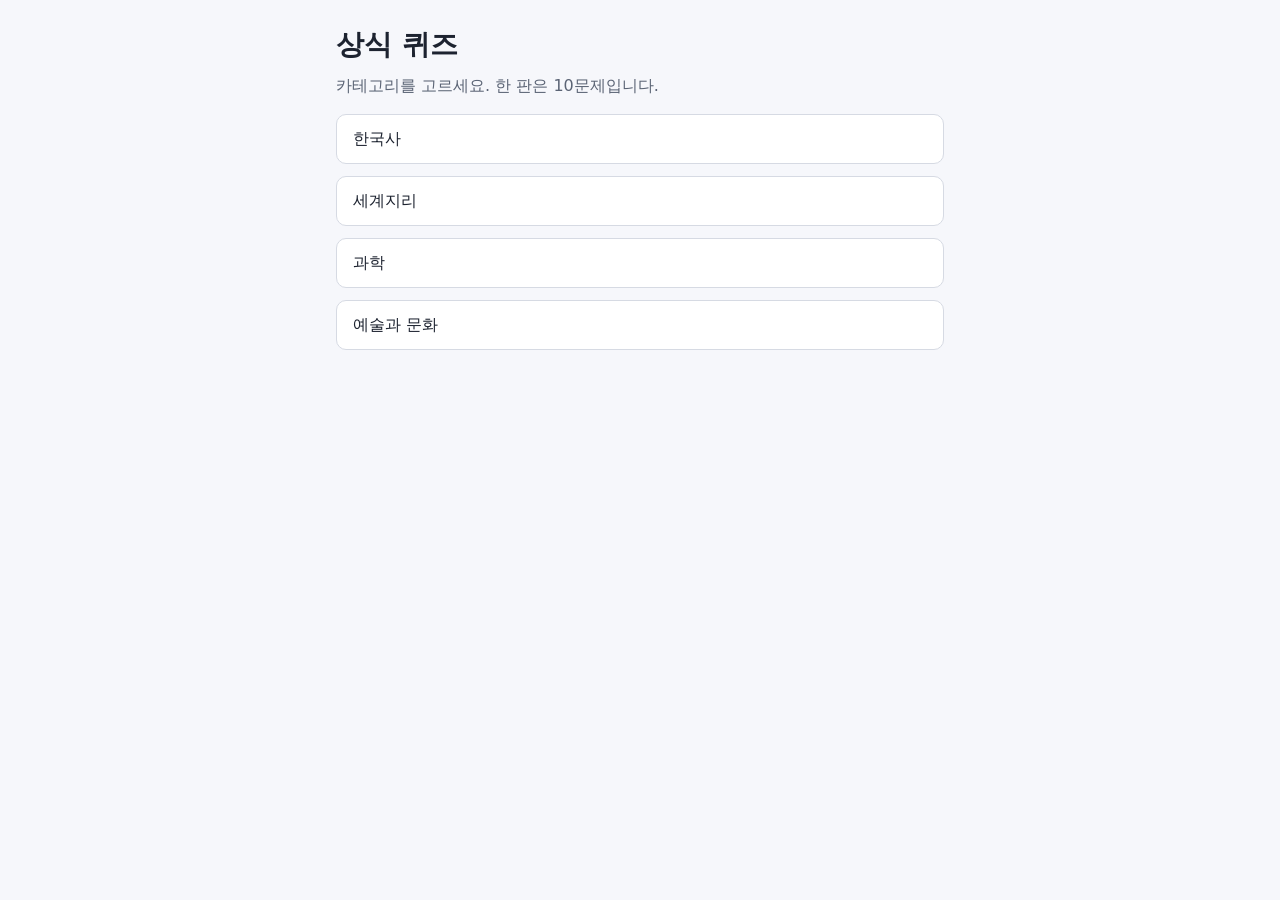
==== index.html @ d1c72857 "feat: 힌트 모드 Co-Authored-By: Claude Opus 5 <noreply@anthropic.com>" ====
<!DOCTYPE html>
<html lang="ko">
<head>
  <meta charset="utf-8">
  <meta name="viewport" content="width=device-width, initial-scale=1">
  <title>상식 퀴즈</title>
  <link rel="stylesheet" href="style.css">
</head>
<body>
  <main class="app">
    <section id="screen-start" class="screen">
      <h1>상식 퀴즈</h1>
      <p class="lead">카테고리를 고르세요. 한 판은 10문제입니다.</p>
      <p id="data-error" class="notice notice-error" hidden>문항 데이터 오류</p>
      <div id="category-buttons" class="button-list"></div>
    </section>

    <section id="screen-mode" class="screen" hidden>
      <h2 id="mode-title"></h2>
      <div class="button-list">
        <button type="button" class="mode-button" data-mode="practice">
          <strong>연습</strong>
          <span>시간 제한과 힌트 없음, 맞히면 1점</span>
          <span class="mode-note">순위표에 기록되지 않음</span>
        </button>
        <button type="button" class="mode-button" data-mode="speed">
          <strong>스피드</strong>
          <span>문항마다 15초, 시간이 지나면 오답</span>
        </button>
        <button type="button" class="mode-button" data-mode="hint">
          <strong>힌트</strong>
          <span>문항마다 힌트 1번, 힌트를 쓰고 맞히면 0.5점</span>
        </button>
      </div>
      <button id="mode-back-button" type="button">뒤로</button>
    </section>

    <section id="screen-question" class="screen" hidden>
      <header class="status-bar">
        <span id="status-label"></span>
        <span id="status-progress"></span>
        <span id="status-score"></span>
        <span id="status-timer" class="timer" hidden></span>
      </header>
      <h2 id="question-text" class="question-text"></h2>
      <div id="choice-buttons" class="button-list"></div>
      <button id="hint-button" type="button" class="hint-button" hidden>힌트 (오답 2개 지우기)</button>
      <div id="feedback" class="feedback" aria-live="polite" hidden>
        <p id="feedback-verdict" class="verdict"></p>
        <p id="feedback-explanation"></p>
        <p class="source">출처: <a id="feedback-source" target="_blank" rel="noopener noreferrer"></a></p>
        <button id="next-button" type="button" class="primary">다음</button>
      </div>
    </section>

    <section id="screen-result" class="screen" hidden>
      <h2 id="result-title">결과</h2>
      <p id="result-score" class="result-score"></p>
      <p id="result-practice-note" class="notice">순위표에 기록되지 않음</p>
      <ol id="result-list" class="result-list"></ol>
      <div class="button-row">
        <button id="again-button" type="button" class="primary">같은 모드 다시</button>
        <button id="home-button" type="button">처음으로</button>
      </div>
    </section>
  </main>
  <script src="questions.js"></script>
  <script src="script.js"></script>
</body>
</html>
---- style.css ----
:root {
  --bg: #f6f7fb;
  --surface: #ffffff;
  --text: #1d2330;
  --muted: #5b6475;
  --border: #d6dae3;
  --primary: #2f5bea;
  --primary-text: #ffffff;
  --correct: #1f7a3f;
  --correct-bg: #e5f5ea;
  --wrong: #b3261e;
  --wrong-bg: #fbe7e5;
  --notice-bg: #fff6d9;
}

* { box-sizing: border-box; }

[hidden] { display: none !important; }

body {
  margin: 0;
  background: var(--bg);
  color: var(--text);
  font-family: system-ui, -apple-system, "Segoe UI", "Malgun Gothic", "Apple SD Gothic Neo", sans-serif;
  line-height: 1.5;
}

.app { max-width: 640px; margin: 0 auto; padding: 24px 16px 48px; }

h1 { font-size: 1.75rem; margin: 0 0 8px; }
h2 { font-size: 1.25rem; margin: 0 0 16px; }
.lead { color: var(--muted); margin: 0 0 16px; }

.button-list { display: flex; flex-direction: column; gap: 12px; margin: 16px 0; }

button {
  font: inherit;
  min-height: 48px;
  padding: 12px 16px;
  border: 1px solid var(--border);
  border-radius: 10px;
  background: var(--surface);
  color: var(--text);
  text-align: left;
  cursor: pointer;
}
button:hover:not(:disabled) { border-color: var(--primary); }
button:disabled { cursor: default; }
button:focus-visible { outline: 3px solid var(--primary); outline-offset: 2px; }
button.primary { background: var(--primary); border-color: var(--primary); color: var(--primary-text); text-align: center; }

.notice { background: var(--notice-bg); border-radius: 8px; padding: 8px 12px; margin: 12px 0; font-size: 0.95rem; }
.notice-error { background: var(--wrong-bg); color: var(--wrong); }

.status-bar {
  display: flex;
  flex-wrap: wrap;
  gap: 8px 16px;
  justify-content: space-between;
  color: var(--muted);
  font-size: 0.95rem;
  margin-bottom: 16px;
}

.question-text { font-size: 1.2rem; overflow-wrap: anywhere; }

.choice { overflow-wrap: anywhere; }
.choice.correct { background: var(--correct-bg); border-color: var(--correct); color: var(--correct); }
.choice.wrong { background: var(--wrong-bg); border-color: var(--wrong); color: var(--wrong); }
.choice:disabled:not(.correct):not(.wrong) { opacity: 0.6; }
.mark { margin-left: 8px; font-weight: 700; }

.feedback { background: var(--surface); border: 1px solid var(--border); border-radius: 10px; padding: 16px; }
.feedback p { margin: 0 0 8px; }
.feedback button { width: 100%; margin-top: 8px; }
.verdict { font-weight: 700; font-size: 1.1rem; }
.verdict-correct { color: var(--correct); }
.verdict-wrong { color: var(--wrong); }
.source { font-size: 0.9rem; color: var(--muted); }
.source a { color: var(--primary); overflow-wrap: anywhere; }

.result-score { font-size: 2rem; font-weight: 700; margin: 0; }
.result-list { padding-left: 20px; }
.result-list li { margin-bottom: 12px; }
.result-list p { margin: 0; overflow-wrap: anywhere; }
.result-detail { font-size: 0.9rem; }
.result-correct .result-detail { color: var(--correct); }
.result-wrong .result-detail { color: var(--wrong); }

.button-row { display: flex; flex-wrap: wrap; gap: 12px; }
.button-row button { flex: 1 1 140px; text-align: center; }

.mode-button { display: flex; flex-direction: column; gap: 2px; }
.mode-button span { color: var(--muted); font-size: 0.9rem; }
.mode-button .mode-note { color: var(--text); background: var(--notice-bg); border-radius: 6px; padding: 2px 8px; align-self: flex-start; }

.timer { font-weight: 700; color: var(--text); }
.timer.urgent { color: var(--wrong); }

.hint-button { width: 100%; text-align: center; margin-bottom: 16px; }
.choice.removed { opacity: 0.35; text-decoration: line-through; }
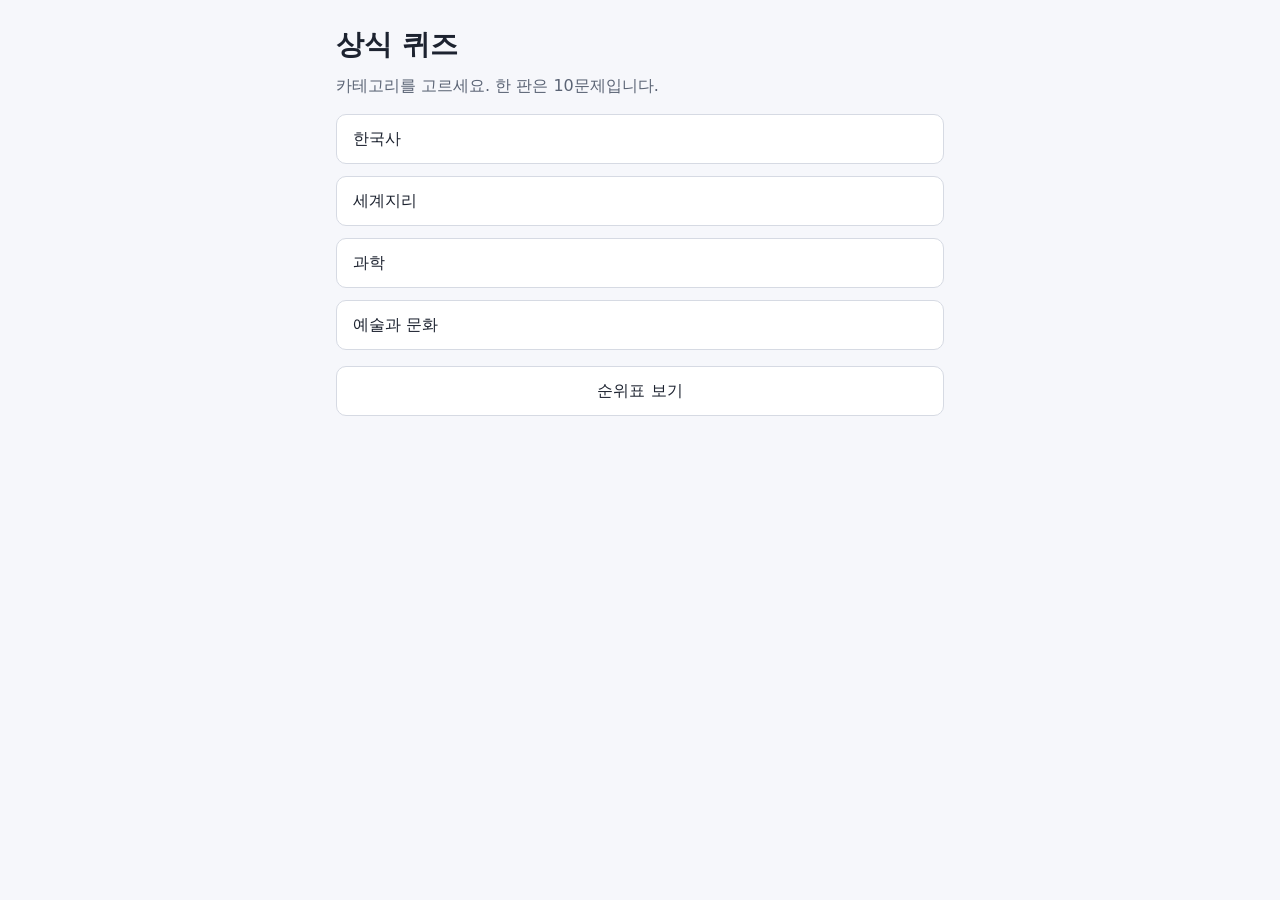
==== commit b1845bd6: "feat: 기록 저장과 순위표 화면 Co-Authored-By: Claude Opus 5 <noreply@anthropic.com>" ====
--- a/index.html
+++ b/index.html
@@ -13,6 +13,7 @@
       <p class="lead">카테고리를 고르세요. 한 판은 10문제입니다.</p>
       <p id="data-error" class="notice notice-error" hidden>문항 데이터 오류</p>
       <div id="category-buttons" class="button-list"></div>
+      <button id="leaderboard-button" type="button">순위표 보기</button>
     </section>
 
     <section id="screen-mode" class="screen" hidden>
@@ -57,11 +58,27 @@
       <h2 id="result-title">결과</h2>
       <p id="result-score" class="result-score"></p>
       <p id="result-practice-note" class="notice">순위표에 기록되지 않음</p>
+      <form id="record-form" class="record-form" hidden>
+        <label for="record-name">이름 (1~10자)</label>
+        <div class="record-row">
+          <input id="record-name" type="text" maxlength="10" autocomplete="nickname">
+          <button id="save-button" type="submit" class="primary" disabled>기록 저장</button>
+        </div>
+        <p id="record-error" class="notice notice-error" hidden>기록을 저장할 수 없음</p>
+      </form>
       <ol id="result-list" class="result-list"></ol>
       <div class="button-row">
+        <button id="retry-button" type="button" class="primary" hidden>틀린 문제 다시 풀기</button>
         <button id="again-button" type="button" class="primary">같은 모드 다시</button>
         <button id="home-button" type="button">처음으로</button>
       </div>
+    </section>
+
+    <section id="screen-leaderboard" class="screen" hidden>
+      <h2>순위표</h2>
+      <p id="leaderboard-error" class="notice notice-error" hidden>기록을 저장할 수 없음</p>
+      <div id="leaderboard-tables"></div>
+      <button id="leaderboard-home-button" type="button">처음으로</button>
     </section>
   </main>
   <script src="questions.js"></script>
--- a/style.css
+++ b/style.css
@@ -99,3 +99,28 @@
 
 .hint-button { width: 100%; text-align: center; margin-bottom: 16px; }
 .choice.removed { opacity: 0.35; text-decoration: line-through; }
+
+.result-score.result-score-retry { font-size: 1.1rem; }
+
+#leaderboard-button { width: 100%; text-align: center; }
+
+.record-form { margin: 16px 0; }
+.record-form label { display: block; margin-bottom: 8px; }
+.record-row { display: flex; gap: 8px; }
+.record-row input {
+  flex: 1;
+  min-width: 0;
+  font: inherit;
+  min-height: 48px;
+  padding: 8px 12px;
+  border: 1px solid var(--border);
+  border-radius: 10px;
+}
+.record-row button { flex: 0 0 auto; }
+
+.board { margin-bottom: 20px; }
+.board h3 { font-size: 1rem; margin: 0 0 8px; }
+.board table { width: 100%; border-collapse: collapse; background: var(--surface); }
+.board th, .board td { border-bottom: 1px solid var(--border); padding: 8px; text-align: left; font-size: 0.95rem; }
+.board td:nth-child(2) { overflow-wrap: anywhere; }
+.board-empty { color: var(--muted); margin: 0; }
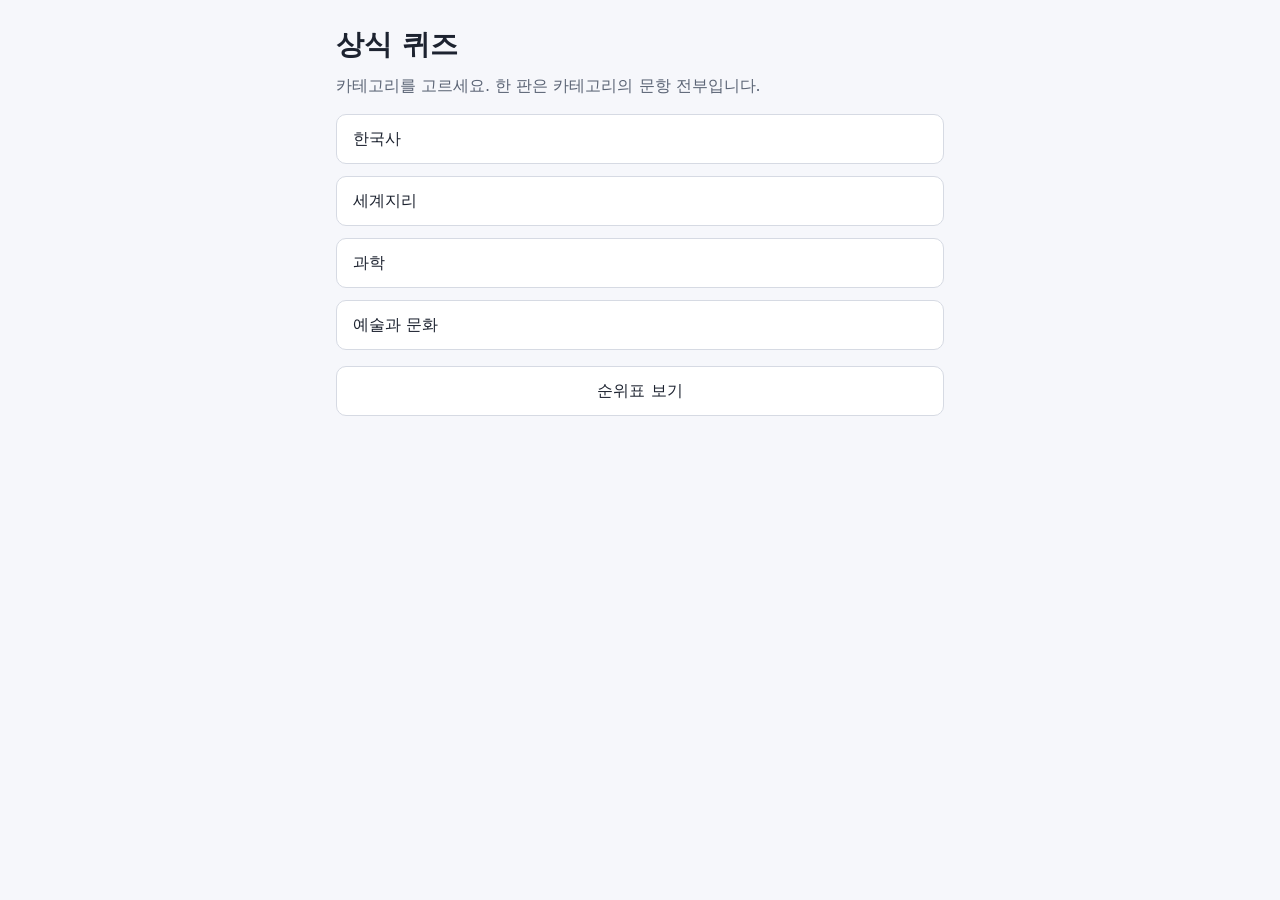
==== commit 5f4bf9fb: "refactor: 카테고리마다 문항 수가 같은지로 검사 규칙 변경 문항을 더 넣을 수 있게, validateQuestions가 카테고리별 10개 고정 대신 카테고리마다 문항 수가 " ====
--- a/index.html
+++ b/index.html
@@ -4,13 +4,14 @@
   <meta charset="utf-8">
   <meta name="viewport" content="width=device-width, initial-scale=1">
   <title>상식 퀴즈</title>
+  <link rel="icon" type="image/svg+xml" href="data:image/svg+xml,%3Csvg xmlns='http://www.w3.org/2000/svg' viewBox='0 0 32 32'%3E%3Crect width='32' height='32' rx='7' fill='%232f5bea'/%3E%3Cpath d='M11.5 12.5a4.5 4.5 0 1 1 6.2 4.2c-1.1.5-1.7 1.4-1.7 2.5v.8' fill='none' stroke='%23ffffff' stroke-width='3.2' stroke-linecap='round'/%3E%3Ccircle cx='16' cy='24' r='2.2' fill='%23ffffff'/%3E%3C/svg%3E">
   <link rel="stylesheet" href="style.css">
 </head>
 <body>
   <main class="app">
     <section id="screen-start" class="screen">
       <h1>상식 퀴즈</h1>
-      <p class="lead">카테고리를 고르세요. 한 판은 10문제입니다.</p>
+      <p class="lead">카테고리를 고르세요. 한 판은 카테고리의 문항 전부입니다.</p>
       <p id="data-error" class="notice notice-error" hidden>문항 데이터 오류</p>
       <div id="category-buttons" class="button-list"></div>
       <button id="leaderboard-button" type="button">순위표 보기</button>
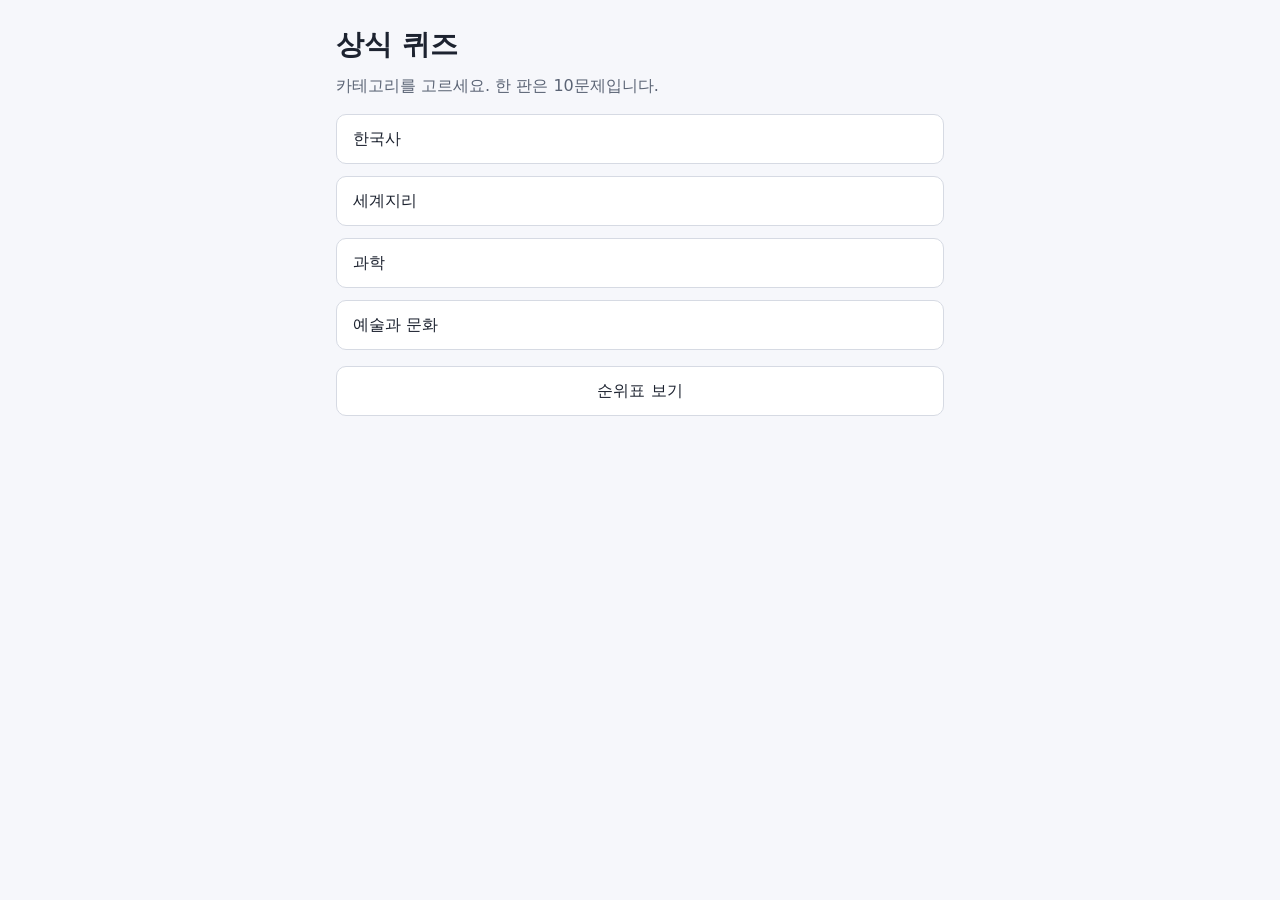
==== commit 090939ba: "revert: 566abad 시점의 파일 상태로 되돌림 5.7.3 이후 실습을 처음부터 다시 돌리기 위해, 저장소를 /quiz-validate를 master에 병합한 566abad" ====
--- a/index.html
+++ b/index.html
@@ -11,7 +11,7 @@
   <main class="app">
     <section id="screen-start" class="screen">
       <h1>상식 퀴즈</h1>
-      <p class="lead">카테고리를 고르세요. 한 판은 카테고리의 문항 전부입니다.</p>
+      <p class="lead">카테고리를 고르세요. 한 판은 10문제입니다.</p>
       <p id="data-error" class="notice notice-error" hidden>문항 데이터 오류</p>
       <div id="category-buttons" class="button-list"></div>
       <button id="leaderboard-button" type="button">순위표 보기</button>
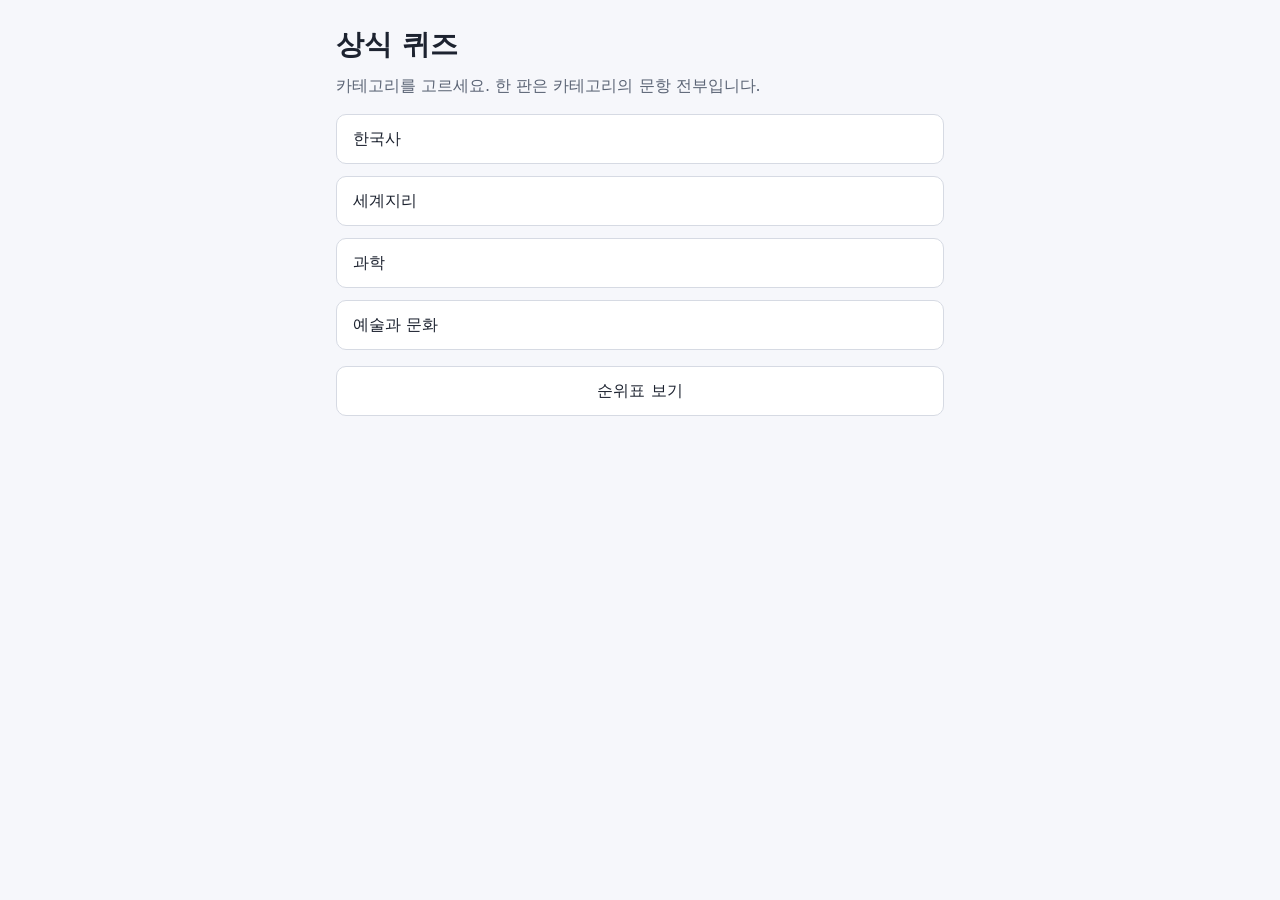
==== commit c7996fc5: "refactor: 문항 수 고정을 걷어내고 카테고리마다 같은 수로 바꿈 문항을 더 넣을 수 있게 "카테고리마다 10문항, 총 40문항" 고정을 "카테고리마다 문항 수가 같다"로 바" ====
--- a/index.html
+++ b/index.html
@@ -11,7 +11,7 @@
   <main class="app">
     <section id="screen-start" class="screen">
       <h1>상식 퀴즈</h1>
-      <p class="lead">카테고리를 고르세요. 한 판은 10문제입니다.</p>
+      <p class="lead">카테고리를 고르세요. 한 판은 카테고리의 문항 전부입니다.</p>
       <p id="data-error" class="notice notice-error" hidden>문항 데이터 오류</p>
       <div id="category-buttons" class="button-list"></div>
       <button id="leaderboard-button" type="button">순위표 보기</button>
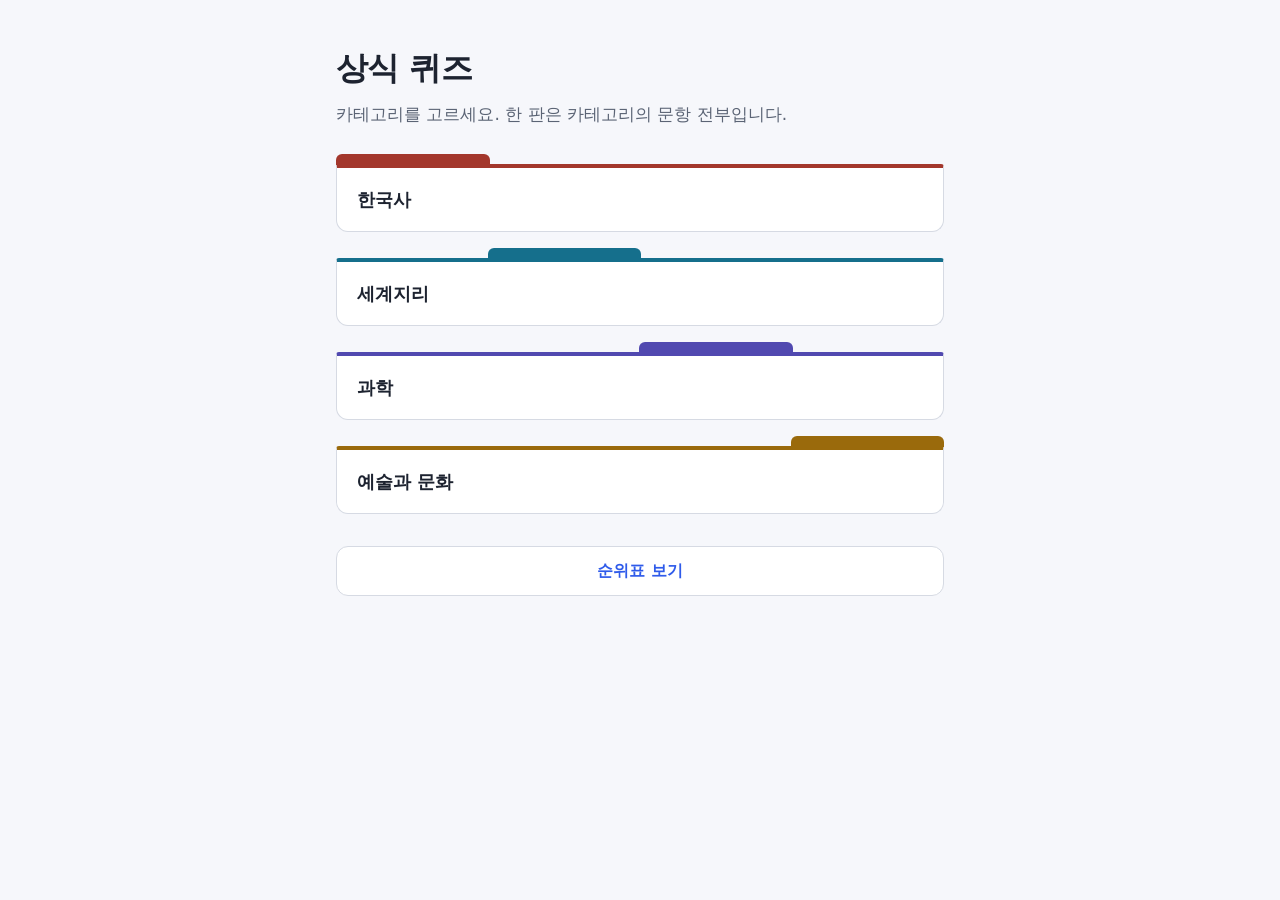
==== commit 5a9c3be2: "style: 모든 화면에 색인 탭 디자인 적용 Co-Authored-By: Claude Opus 5.5 <noreply@anthropic.com>" ====
--- a/index.html
+++ b/index.html
@@ -13,8 +13,8 @@
       <h1>상식 퀴즈</h1>
       <p class="lead">카테고리를 고르세요. 한 판은 카테고리의 문항 전부입니다.</p>
       <p id="data-error" class="notice notice-error" hidden>문항 데이터 오류</p>
-      <div id="category-buttons" class="button-list"></div>
-      <button id="leaderboard-button" type="button">순위표 보기</button>
+      <div id="category-buttons" class="button-list category-list"></div>
+      <button id="leaderboard-button" type="button" class="secondary">순위표 보기</button>
     </section>
 
     <section id="screen-mode" class="screen" hidden>
@@ -34,7 +34,7 @@
           <span>문항마다 힌트 1번, 힌트를 쓰고 맞히면 0.5점</span>
         </button>
       </div>
-      <button id="mode-back-button" type="button">뒤로</button>
+      <button id="mode-back-button" type="button" class="secondary">뒤로</button>
     </section>
 
     <section id="screen-question" class="screen" hidden>
@@ -46,7 +46,7 @@
       </header>
       <h2 id="question-text" class="question-text"></h2>
       <div id="choice-buttons" class="button-list"></div>
-      <button id="hint-button" type="button" class="hint-button" hidden>힌트 (오답 2개 지우기)</button>
+      <button id="hint-button" type="button" class="hint-button secondary" hidden>힌트 (오답 2개 지우기)</button>
       <div id="feedback" class="feedback" aria-live="polite" hidden>
         <p id="feedback-verdict" class="verdict"></p>
         <p id="feedback-explanation"></p>
@@ -71,7 +71,7 @@
       <div class="button-row">
         <button id="retry-button" type="button" class="primary" hidden>틀린 문제 다시 풀기</button>
         <button id="again-button" type="button" class="primary">같은 모드 다시</button>
-        <button id="home-button" type="button">처음으로</button>
+        <button id="home-button" type="button" class="secondary">처음으로</button>
       </div>
     </section>
 
@@ -79,7 +79,7 @@
       <h2>순위표</h2>
       <p id="leaderboard-error" class="notice notice-error" hidden>기록을 저장할 수 없음</p>
       <div id="leaderboard-tables"></div>
-      <button id="leaderboard-home-button" type="button">처음으로</button>
+      <button id="leaderboard-home-button" type="button" class="secondary">처음으로</button>
     </section>
   </main>
   <script src="questions.js"></script>
--- a/style.css
+++ b/style.css
@@ -1,3 +1,5 @@
+/* 규칙: 카테고리 색(--cat)은 "지금 어느 카테고리인지"를, 파랑(--primary)은 "누를 수 있는 행동"을 뜻한다.
+   카테고리를 담는 판(시작 화면 버튼, 문제 상태 줄, 결과 점수판, 순위표 칸)은 수험서 색인 탭 모양으로 통일한다. */
 :root {
   --bg: #f6f7fb;
   --surface: #ffffff;
@@ -11,7 +13,22 @@
   --wrong: #b3261e;
   --wrong-bg: #fbe7e5;
   --notice-bg: #fff6d9;
-}
+  /* 카테고리 색인 탭 색 (script.js CATEGORIES 순서) */
+  --cat-history: #a3372c;
+  --cat-geography: #156f8c;
+  --cat-science: #5149b0;
+  --cat-culture: #9a6a0c;
+  /* 현재 카테고리. 탭 위치는 0~3으로, 시작 화면에서 그 카테고리 탭이 있던 자리와 같다. */
+  --cat: var(--primary);
+  --tab: 0;
+  --radius: 12px;
+}
+
+/* script.js가 카테고리를 고를 때 body에 data-category(CATEGORY_PREFIX 값)를 붙인다. */
+body[data-category="kh"] { --cat: var(--cat-history); --tab: 0; }
+body[data-category="wg"] { --cat: var(--cat-geography); --tab: 1; }
+body[data-category="sc"] { --cat: var(--cat-science); --tab: 2; }
+body[data-category="ac"] { --cat: var(--cat-culture); --tab: 3; }
 
 * { box-sizing: border-box; }
 
@@ -21,106 +38,280 @@
   margin: 0;
   background: var(--bg);
   color: var(--text);
-  font-family: system-ui, -apple-system, "Segoe UI", "Malgun Gothic", "Apple SD Gothic Neo", sans-serif;
-  line-height: 1.5;
+  font-family: "Pretendard", "Apple SD Gothic Neo", "Malgun Gothic", system-ui, -apple-system, "Segoe UI", sans-serif;
+  font-size: 16px;
+  line-height: 1.6;
+  word-break: keep-all;
+  overflow-wrap: break-word;
 }
 
 .app { max-width: 640px; margin: 0 auto; padding: 24px 16px 48px; }
-
-h1 { font-size: 1.75rem; margin: 0 0 8px; }
-h2 { font-size: 1.25rem; margin: 0 0 16px; }
-.lead { color: var(--muted); margin: 0 0 16px; }
+.screen { padding-top: clamp(8px, 4vw, 24px); }
+
+h1 { font-size: 2rem; font-weight: 800; line-height: 1.3; letter-spacing: -0.02em; margin: 0 0 10px; }
+h2 { font-size: 1.5rem; font-weight: 800; line-height: 1.35; letter-spacing: -0.01em; margin: 0 0 20px; overflow-wrap: anywhere; }
+.lead { color: var(--muted); font-size: 1.0625rem; line-height: 1.7; margin: 0 0 16px; }
 
 .button-list { display: flex; flex-direction: column; gap: 12px; margin: 16px 0; }
 
+/* ----- 버튼 ----- */
 button {
   font: inherit;
   min-height: 48px;
-  padding: 12px 16px;
-  border: 1px solid var(--border);
-  border-radius: 10px;
+  padding: 12px 18px;
+  border: 1px solid var(--border);
+  border-radius: var(--radius);
   background: var(--surface);
   color: var(--text);
   text-align: left;
+  line-height: 1.5;
+  overflow-wrap: anywhere;
   cursor: pointer;
 }
 button:hover:not(:disabled) { border-color: var(--primary); }
 button:disabled { cursor: default; }
 button:focus-visible { outline: 3px solid var(--primary); outline-offset: 2px; }
-button.primary { background: var(--primary); border-color: var(--primary); color: var(--primary-text); text-align: center; }
-
-.notice { background: var(--notice-bg); border-radius: 8px; padding: 8px 12px; margin: 12px 0; font-size: 0.95rem; }
+button.primary { background: var(--primary); border-color: var(--primary); color: var(--primary-text); font-weight: 700; text-align: center; }
+button.primary:hover:not(:disabled) { background: #2449c4; border-color: #2449c4; }
+button.primary:disabled { opacity: 0.5; }
+/* 화면을 옮기거나 보조 기능을 쓰는 버튼: 흰 바탕에 파란 글씨 */
+button.secondary { color: var(--primary); font-weight: 600; text-align: center; }
+button.secondary:disabled { color: var(--muted); }
+.screen > button.secondary { width: 100%; }
+
+.button-row { display: flex; flex-wrap: wrap; gap: 12px; margin-top: 24px; }
+.button-row button { flex: 1 1 140px; text-align: center; }
+
+/* ----- 알림 ----- */
+.notice { background: var(--notice-bg); border-radius: 8px; padding: 8px 12px; margin: 12px 0; font-size: 1rem; }
 .notice-error { background: var(--wrong-bg); color: var(--wrong); }
 
+/* ----- 색인 탭 판: 위 테두리와 탭을 카테고리 색으로 ----- */
+.category-list > button,
+.status-bar,
+.result-score,
+.board {
+  position: relative;
+  border: 1px solid var(--border);
+  border-top: 4px solid var(--cat);
+  border-radius: 3px 3px var(--radius) var(--radius);
+  background: var(--surface);
+}
+.category-list > button::before,
+.status-bar::before,
+.result-score::before,
+.board::before {
+  content: "";
+  position: absolute;
+  top: -14px;
+  left: calc(75% * var(--tab) / 3 - 1px);
+  width: calc(25% + 2px);
+  height: 11px;
+  border-radius: 6px 6px 0 0;
+  background: var(--cat);
+}
+
+/* ----- 시작 화면 ----- */
+#screen-start .lead { margin-bottom: 36px; }
+
+.category-list { gap: 26px; margin: 0 0 32px; }
+.category-list > button {
+  display: flex;
+  align-items: center;
+  min-height: 68px;
+  padding: 18px 20px;
+  font-size: 1.125rem;
+  font-weight: 700;
+  line-height: 1.4;
+}
+/* 버튼은 script.js가 CATEGORIES 순서대로 만들므로 순서로 색과 탭 위치를 붙인다. */
+.category-list > button:nth-child(1) { --cat: var(--cat-history); --tab: 0; }
+.category-list > button:nth-child(2) { --cat: var(--cat-geography); --tab: 1; }
+.category-list > button:nth-child(3) { --cat: var(--cat-science); --tab: 2; }
+.category-list > button:nth-child(4) { --cat: var(--cat-culture); --tab: 3; }
+.category-list > button:hover:not(:disabled) {
+  border-color: var(--cat);
+  background: color-mix(in srgb, var(--cat) 7%, var(--surface));
+}
+.category-list > button:disabled { opacity: 0.5; }
+
+/* ----- 모드 선택 ----- */
+#mode-title::before {
+  content: "";
+  display: block;
+  width: 56px;
+  height: 8px;
+  margin-bottom: 12px;
+  border-radius: 4px 4px 0 0;
+  background: var(--cat);
+}
+.mode-button { display: flex; flex-direction: column; gap: 4px; padding: 16px 20px; }
+.mode-button strong { font-size: 1.125rem; line-height: 1.4; }
+.mode-button span { color: var(--muted); font-size: 1rem; }
+.mode-button .mode-note { color: var(--text); background: var(--notice-bg); border-radius: 6px; padding: 2px 10px; margin-top: 4px; align-self: flex-start; }
+.mode-button:hover:not(:disabled) { border-color: var(--cat); background: color-mix(in srgb, var(--cat) 6%, var(--surface)); }
+#screen-mode .button-list { margin: 0 0 24px; }
+
+/* ----- 문제 화면 ----- */
 .status-bar {
+  display: grid;
+  grid-template-columns: minmax(0, 1fr) auto;
+  grid-template-areas:
+    "label score"
+    "progress timer";
+  gap: 2px 16px;
+  align-items: center;
+  margin: 14px 0 24px;
+  padding: 14px 18px;
+}
+#status-label { grid-area: label; color: var(--muted); }
+#status-score { grid-area: score; justify-self: end; font-weight: 700; font-variant-numeric: tabular-nums; }
+#status-progress {
+  grid-area: progress;
+  color: var(--cat);
+  font-size: 1.75rem;
+  font-weight: 800;
+  line-height: 1.25;
+  font-variant-numeric: tabular-nums;
+}
+.timer {
+  grid-area: timer;
+  justify-self: end;
+  padding: 4px 14px;
+  border: 1px solid var(--border);
+  border-radius: 999px;
+  background: var(--bg);
+  color: var(--text);
+  font-size: 1.125rem;
+  font-weight: 800;
+  font-variant-numeric: tabular-nums;
+  white-space: nowrap;
+}
+.timer.urgent { color: var(--wrong); background: var(--wrong-bg); border-color: var(--wrong); }
+
+.question-text { font-size: 1.25rem; font-weight: 700; line-height: 1.6; letter-spacing: 0; margin: 0 0 20px; }
+
+.choice {
   display: flex;
-  flex-wrap: wrap;
-  gap: 8px 16px;
-  justify-content: space-between;
-  color: var(--muted);
-  font-size: 0.95rem;
-  margin-bottom: 16px;
-}
-
-.question-text { font-size: 1.2rem; overflow-wrap: anywhere; }
-
-.choice { overflow-wrap: anywhere; }
-.choice.correct { background: var(--correct-bg); border-color: var(--correct); color: var(--correct); }
-.choice.wrong { background: var(--wrong-bg); border-color: var(--wrong); color: var(--wrong); }
+  align-items: center;
+  gap: 12px;
+  min-height: 56px;
+  padding: 14px 18px;
+  font-size: 1.0625rem;
+}
+.choice:hover:not(:disabled) { border-color: var(--cat); background: color-mix(in srgb, var(--cat) 6%, var(--surface)); }
+.choice.correct { background: var(--correct-bg); border-color: var(--correct); color: var(--correct); font-weight: 700; }
+.choice.wrong { background: var(--wrong-bg); border-color: var(--wrong); color: var(--wrong); font-weight: 700; }
 .choice:disabled:not(.correct):not(.wrong) { opacity: 0.6; }
-.mark { margin-left: 8px; font-weight: 700; }
-
-.feedback { background: var(--surface); border: 1px solid var(--border); border-radius: 10px; padding: 16px; }
-.feedback p { margin: 0 0 8px; }
+.choice.removed:disabled:not(.correct):not(.wrong) { opacity: 0.4; text-decoration: line-through; }
+/* "정답"/"오답" 글자 표시. 색만으로 구분하지 않도록 늘 글자와 함께 보인다. */
+.mark {
+  flex-shrink: 0;
+  margin-left: auto;
+  padding: 1px 10px;
+  border-radius: 999px;
+  color: #ffffff;
+  font-size: 1rem;
+  font-weight: 700;
+  text-decoration: none;
+}
+.choice.correct .mark { background: var(--correct); }
+.choice.wrong .mark { background: var(--wrong); }
+
+.hint-button { width: 100%; margin-bottom: 16px; }
+
+.feedback {
+  background: var(--surface);
+  border: 1px solid var(--border);
+  border-left: 4px solid var(--border);
+  border-radius: 4px var(--radius) var(--radius) 4px;
+  padding: 16px 18px;
+}
+.feedback:has(.verdict-correct) { border-left-color: var(--correct); }
+.feedback:has(.verdict-wrong) { border-left-color: var(--wrong); }
+.feedback p { margin: 0 0 10px; overflow-wrap: anywhere; }
 .feedback button { width: 100%; margin-top: 8px; }
-.verdict { font-weight: 700; font-size: 1.1rem; }
+.verdict { font-weight: 800; font-size: 1.25rem; }
 .verdict-correct { color: var(--correct); }
 .verdict-wrong { color: var(--wrong); }
-.source { font-size: 0.9rem; color: var(--muted); }
+#feedback-explanation { line-height: 1.7; }
+.source { font-size: 1rem; color: var(--muted); }
 .source a { color: var(--primary); overflow-wrap: anywhere; }
 
-.result-score { font-size: 2rem; font-weight: 700; margin: 0; }
-.result-list { padding-left: 20px; }
-.result-list li { margin-bottom: 12px; }
+/* ----- 결과 화면 ----- */
+.result-score {
+  margin: 14px 0 16px;
+  padding: 20px 22px;
+  font-size: 2.75rem;
+  font-weight: 800;
+  line-height: 1.2;
+  letter-spacing: -0.01em;
+  font-variant-numeric: tabular-nums;
+  overflow-wrap: anywhere;
+}
+.result-score.result-score-retry { font-size: 1.125rem; font-weight: 700; line-height: 1.6; letter-spacing: 0; }
+
+.result-list { margin: 24px 0; padding-left: 28px; }
+.result-list li {
+  margin-bottom: 10px;
+  padding: 12px 16px;
+  background: var(--surface);
+  border: 1px solid var(--border);
+  border-left: 4px solid var(--border);
+  border-radius: 4px var(--radius) var(--radius) 4px;
+}
+.result-list li::marker { color: var(--muted); font-weight: 700; }
 .result-list p { margin: 0; overflow-wrap: anywhere; }
-.result-detail { font-size: 0.9rem; }
+.result-detail { margin-top: 4px; font-size: 1rem; font-weight: 700; }
+.result-list .result-correct { border-left-color: var(--correct); }
+.result-list .result-wrong { border-left-color: var(--wrong); }
 .result-correct .result-detail { color: var(--correct); }
 .result-wrong .result-detail { color: var(--wrong); }
 
-.button-row { display: flex; flex-wrap: wrap; gap: 12px; }
-.button-row button { flex: 1 1 140px; text-align: center; }
-
-.mode-button { display: flex; flex-direction: column; gap: 2px; }
-.mode-button span { color: var(--muted); font-size: 0.9rem; }
-.mode-button .mode-note { color: var(--text); background: var(--notice-bg); border-radius: 6px; padding: 2px 8px; align-self: flex-start; }
-
-.timer { font-weight: 700; color: var(--text); }
-.timer.urgent { color: var(--wrong); }
-
-.hint-button { width: 100%; text-align: center; margin-bottom: 16px; }
-.choice.removed { opacity: 0.35; text-decoration: line-through; }
-
-.result-score.result-score-retry { font-size: 1.1rem; }
-
-#leaderboard-button { width: 100%; text-align: center; }
-
-.record-form { margin: 16px 0; }
-.record-form label { display: block; margin-bottom: 8px; }
+.record-form { margin: 20px 0; }
+.record-form label { display: block; margin-bottom: 8px; font-weight: 600; }
 .record-row { display: flex; gap: 8px; }
 .record-row input {
   flex: 1;
   min-width: 0;
   font: inherit;
   min-height: 48px;
-  padding: 8px 12px;
-  border: 1px solid var(--border);
-  border-radius: 10px;
-}
+  padding: 8px 14px;
+  border: 1px solid var(--border);
+  border-radius: var(--radius);
+  background: var(--surface);
+  color: var(--text);
+}
+.record-row input:focus-visible { outline: 3px solid var(--primary); outline-offset: 2px; }
 .record-row button { flex: 0 0 auto; }
 
-.board { margin-bottom: 20px; }
-.board h3 { font-size: 1rem; margin: 0 0 8px; }
-.board table { width: 100%; border-collapse: collapse; background: var(--surface); }
-.board th, .board td { border-bottom: 1px solid var(--border); padding: 8px; text-align: left; font-size: 0.95rem; }
-.board td:nth-child(2) { overflow-wrap: anywhere; }
-.board-empty { color: var(--muted); margin: 0; }
+/* ----- 순위표 ----- */
+#leaderboard-tables { margin-top: 30px; }
+.board { margin-bottom: 30px; padding: 14px 16px 6px; }
+/* 칸은 script.js가 스피드 4개, 힌트 4개 순서로 만들고, 각 4개는 CATEGORIES 순서다. */
+.board:nth-child(4n+1) { --cat: var(--cat-history); --tab: 0; }
+.board:nth-child(4n+2) { --cat: var(--cat-geography); --tab: 1; }
+.board:nth-child(4n+3) { --cat: var(--cat-science); --tab: 2; }
+.board:nth-child(4n+4) { --cat: var(--cat-culture); --tab: 3; }
+.board:nth-child(5) { margin-top: 44px; }
+.board h3 { font-size: 1.0625rem; font-weight: 700; margin: 0 0 6px; }
+.board table { width: 100%; border-collapse: collapse; font-variant-numeric: tabular-nums; }
+.board th, .board td { padding: 10px 8px; font-size: 1rem; text-align: left; vertical-align: top; }
+.board th { color: var(--muted); font-weight: 600; border-bottom: 2px solid var(--border); white-space: nowrap; }
+.board td { border-bottom: 1px solid var(--border); }
+.board tbody tr:last-child td { border-bottom: 0; }
+.board th:nth-child(1), .board td:nth-child(1) { width: 3.5em; text-align: center; }
+.board td:nth-child(1) { font-weight: 700; color: var(--muted); }
+.board tbody tr:first-child td:nth-child(1) { color: var(--cat); font-weight: 800; }
+.board td:nth-child(2) { font-weight: 600; overflow-wrap: anywhere; }
+.board th:nth-child(3), .board td:nth-child(3) { text-align: right; font-weight: 700; white-space: nowrap; }
+.board th:nth-child(4), .board td:nth-child(4) { text-align: right; white-space: nowrap; }
+.board td:nth-child(4) { color: var(--muted); }
+.board-empty { color: var(--muted); margin: 0 0 8px; }
+
+@media (max-width: 400px) {
+  .result-score { font-size: 2.25rem; }
+  .board { padding-left: 10px; padding-right: 10px; }
+  .board th, .board td { padding: 9px 5px; }
+  .board th:nth-child(1), .board td:nth-child(1) { width: 3em; }
+}
